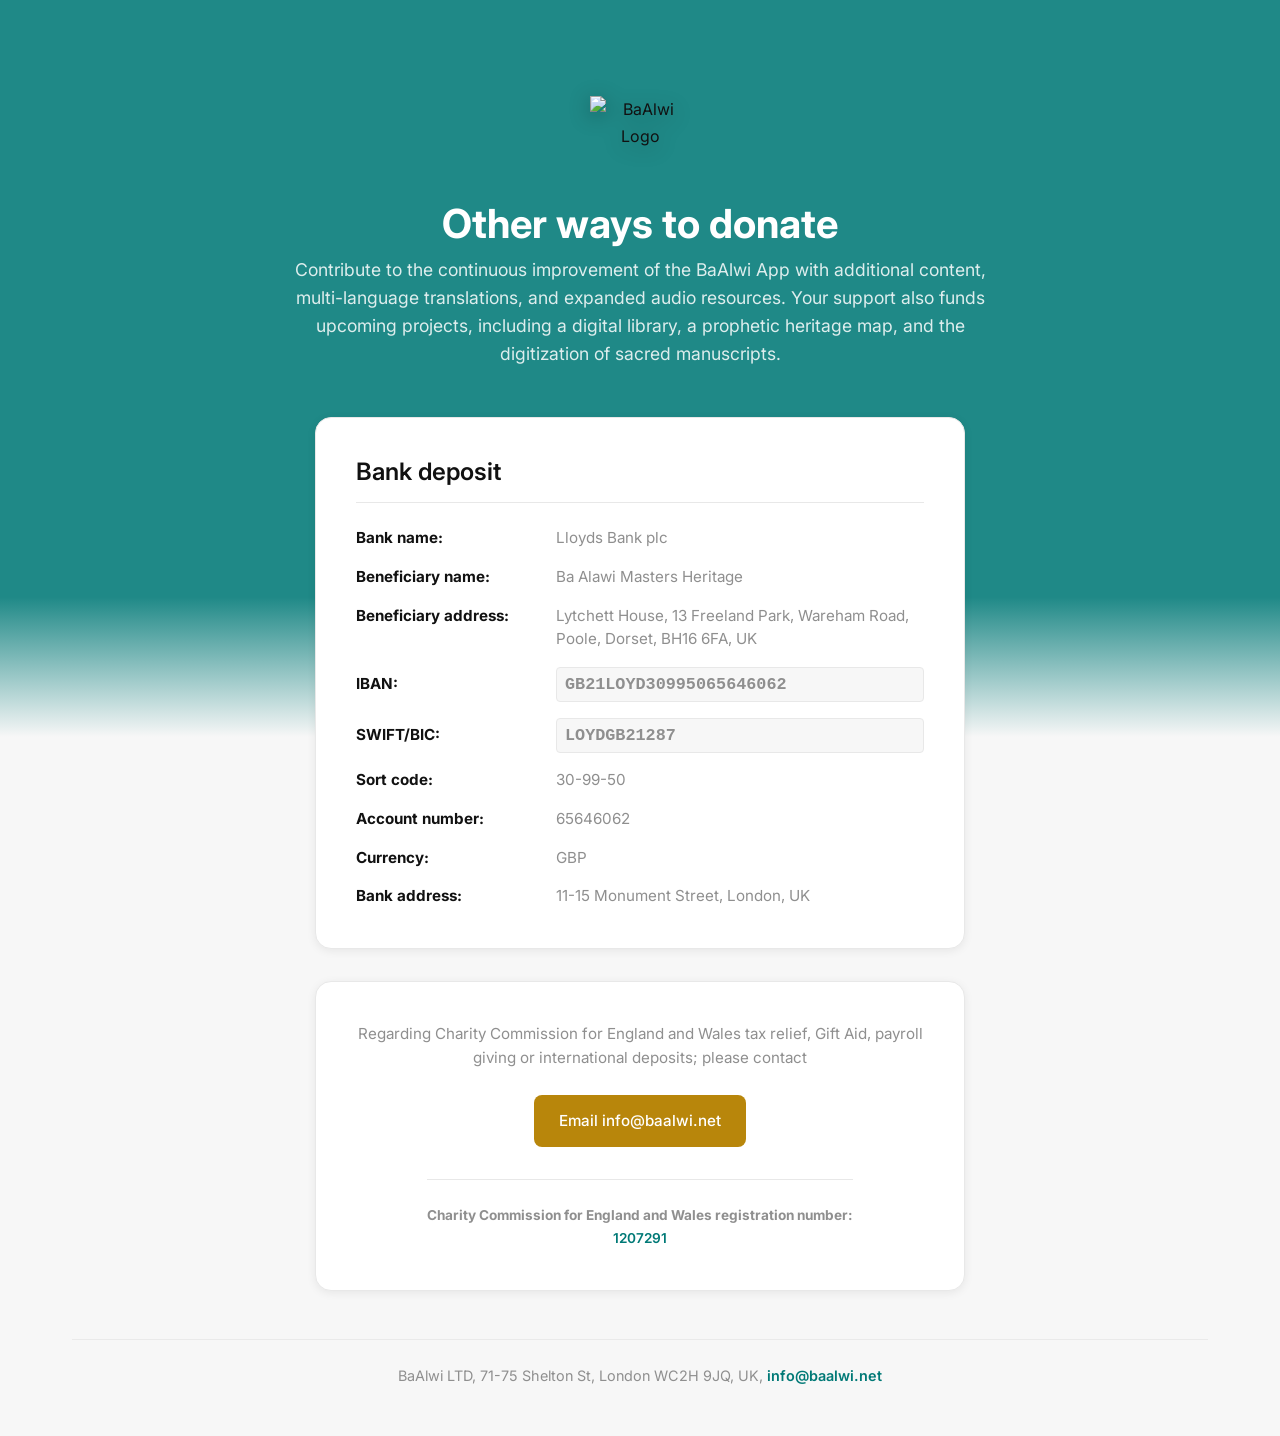
==== donate.html @ 03d9c1d9 "Initial commit" ====
<!DOCTYPE html>
<html lang="en">
<head>
    <meta charset="UTF-8">
    <meta name="viewport" content="width=device-width, initial-scale=1.0">
    <title>Donate — BaAlwi باعلوي</title>
    <meta name="description" content="Support BaAlwi and our mission globally.">
    
    <!-- Google Fonts -->
    <link rel="preconnect" href="https://fonts.googleapis.com">
    <link rel="preconnect" href="https://fonts.gstatic.com" crossorigin>
    <link href="https://fonts.googleapis.com/css2?family=Inter:wght@300;400;500;600;700&family=Amiri:wght@400;700&display=swap" rel="stylesheet">
    
    <!-- Custom CSS -->
    <link rel="stylesheet" href="styles.css">
    
    <!-- Favicon -->
    <link rel="icon" type="image/svg+xml" href="favicon.svg">
</head>
<body>

    <main>
        <!-- Hero Section -->
        <section class="hero hero-video" id="home" style="min-height: 40vh; padding-bottom: 0;">
            <div class="container hero-container text-center">
                
                <!-- Centered Brand Logo -->
                <div class="hero-brand" style="margin-bottom: 2rem;">
                    <a href="index.html">
                        <img src="baalwi-homepage_files/ic_foreground+copy.png" alt="BaAlwi Logo" class="hero-brand-logo" style="width: 100px; filter: drop-shadow(0 4px 10px rgba(0,0,0,0.3));">
                    </a>
                </div>

                <div class="hero-header" style="margin-bottom: 3rem;">
                    <h1 class="hero-title" style="font-size: 2.5rem;">Other ways to donate</h1>
                    <p class="hero-subtitle" style="font-size: 1.1rem; max-width: 700px; line-height: 1.6;">
                        Contribute to the continuous improvement of the BaAlwi App with additional content, multi-language translations, and expanded audio resources. Your support also funds upcoming projects, including a digital library, a prophetic heritage map, and the digitization of sacred manuscripts.
                    </p>
                </div>
            </div>
        </section>

        <!-- Support Section -->
        <section class="support" id="support" style="padding-top: 0;">
            <div class="container support-container">
                <div class="support-cards" style="display: flex; flex-direction: column; align-items: center; gap: 2rem; margin-top: 0;">
                    
                    <!-- Bank Deposit Card -->
                    <div class="glass-card" style="width: 100%; max-width: 650px; text-align: left; align-items: flex-start; padding: 2.5rem;">
                        <h3 style="margin-bottom: 1.5rem; font-size: 1.5rem; border-bottom: 1px solid var(--border); padding-bottom: 1rem; width: 100%;">Bank deposit</h3>
                        
                        <div class="bank-details-grid">
                            <strong style="color: var(--text);">Bank name:</strong>
                            <span style="color: var(--text-muted);">Lloyds Bank plc</span>
                            
                            <strong style="color: var(--text);">Beneficiary name:</strong>
                            <span style="color: var(--text-muted);">Ba Alawi Masters Heritage</span>
                            
                            <strong style="color: var(--text);">Beneficiary address:</strong>
                            <span style="color: var(--text-muted);">Lytchett House, 13 Freeland Park, Wareham Road, Poole, Dorset, BH16 6FA, UK</span>
                            
                            <strong style="color: var(--text); align-self: center;">IBAN:</strong>
                            <span class="bank-value-box" style="color: var(--text-muted);">GB21LOYD30995065646062</span>
                            
                            <strong style="color: var(--text); align-self: center;">SWIFT/BIC:</strong>
                            <span class="bank-value-box" style="color: var(--text-muted);">LOYDGB21287</span>
                            
                            <strong style="color: var(--text);">Sort code:</strong>
                            <span style="color: var(--text-muted);">30-99-50</span>
                            
                            <strong style="color: var(--text);">Account number:</strong>
                            <span style="color: var(--text-muted);">65646062</span>
                            
                            <strong style="color: var(--text);">Currency:</strong>
                            <span style="color: var(--text-muted);">GBP</span>
                            
                            <strong style="color: var(--text);">Bank address:</strong>
                            <span style="color: var(--text-muted);">11-15 Monument Street, London, UK</span>
                        </div>
                    </div>

                    <!-- Additional Info Card -->
                    <div class="glass-card" style="width: 100%; max-width: 650px; text-align: center; padding: 2.5rem;">
                        <p style="margin-bottom: 1.5rem; font-size: 0.95rem; color: var(--text-muted); line-height: 1.6;">
                            Regarding Charity Commission for England and Wales tax relief, Gift Aid, payroll giving or international deposits; please contact
                        </p>
                        <a href="mailto:info@baalwi.net?subject=Regarding%20bank%20deposit" class="btn btn-primary" style="margin-bottom: 2rem;">Email info@baalwi.net</a>
                        <div style="font-size: 0.85rem; color: var(--text-muted); border-top: 1px solid var(--border); padding-top: 1.5rem; margin-bottom: 0;">
                            <strong>Charity Commission for England and Wales registration number:</strong><br>
                            <a href="https://register-of-charities.charitycommission.gov.uk/charity-search/-/charity-details/5230000/full-print" target="_blank" rel="noopener noreferrer" class="email-link">1207291</a>
                        </div>
                    </div>
                </div>

                <p class="simple-footer" style="margin-top: 3rem;">BaAlwi LTD, 71-75 Shelton St, London WC2H 9JQ, UK, <a href="mailto:info@baalwi.net" class="email-link">info@baalwi.net</a></p>
            </div>
        </section>
    </main>

</body>
</html>
---- styles.css ----
/* CSS Variables based on smartlib/home-tokens.css */
:root {
    /* Base Colors */
    --bg: #FFFFFF;
    --bg-warm: #F7F7F7;
    --bg-glass: rgba(255, 255, 255, 0.95);
    
    /* Text */
    --text: #111111;
    --text-muted: #8F8F8F;
    --muted-light: #D8D8D8;
    
    /* Borders */
    --border: #E8E8E8;
    
    /* Accents (Teal & Gold) */
    --accent: oklch(0.50 0.13 192); /* Teal */
    --accent-mid: oklch(0.44 0.13 192);
    --accent-light: oklch(0.96 0.02 192); 
    --gold: #b8860b;
    --gold-light: #f5f0e0;
    
    --text-on-accent: #ffffff;
    
    /* Shadows */
    --shadow-sm: 0 2px 10px rgba(0,0,0,0.07);
    --shadow-md: 0 4px 16px rgba(0,0,0,0.12);
    --shadow-lg: 0 10px 40px rgba(0,0,0,0.3);
    
    /* Transitions */
    --transition-fast: 0.15s ease-in-out;
    --transition-base: 0.2s ease-in-out;
    
    /* Fonts */
    --font-primary: 'Inter', sans-serif;
    --font-arabic: 'Scheherazade New', 'Amiri', serif;
}

/* Reset & Base Styles */
* {
    margin: 0;
    padding: 0;
    box-sizing: border-box;
}

html {
    scroll-behavior: smooth;
}

body {
    font-family: var(--font-primary);
    background-color: var(--bg);
    color: var(--text);
    line-height: 1.7;
    overflow-x: hidden;
}

a {
    text-decoration: none;
    color: inherit;
    transition: var(--transition-fast);
}

img {
    max-width: 100%;
    height: auto;
    display: block;
}

.container {
    max-width: 1200px;
    margin: 0 auto;
    padding: 0 2rem;
}

.text-center {
    text-align: center;
}

/* Typography */
h1, h2, h3, h4 {
    font-weight: 600;
    line-height: 1.2;
    margin-bottom: 1rem;
    color: var(--text);
}

.section-title {
    font-size: 2.2rem;
    color: var(--text);
    margin-bottom: 0.5rem;
}

.section-subtitle, .section-description {
    font-size: 1.05rem;
    color: var(--text-muted);
    margin-bottom: 3rem;
}

/* Smartlib-style Buttons */
.btn {
    display: inline-flex;
    align-items: center;
    justify-content: center;
    padding: 0.75rem 1.5rem;
    border-radius: 8px;
    font-size: 0.95rem;
    font-weight: 500;
    cursor: pointer;
    text-align: center;
    border: 1px solid transparent;
    transition: all var(--transition-fast);
}

.btn-primary {
    background-color: var(--gold);
    color: var(--text-on-accent);
}

.btn-primary:hover {
    background-color: var(--accent);
    transform: translateY(-1px);
    box-shadow: var(--shadow-sm);
}

.btn-outline {
    background-color: transparent;
    border-color: var(--border);
    color: var(--text);
}

.btn-outline:hover {
    background-color: var(--accent-light);
    color: var(--accent-mid);
    border-color: var(--accent-mid);
}

/* Centered Hero Brand */
.hero-brand {
    display: flex;
    align-items: center;
    justify-content: center;
    margin-bottom: 2.5rem;
}

.hero-brand-logo {
    height: 72px; /* Bigger logo */
    filter: brightness(0) invert(1);
}

/* Apply background to the entire main wrapper */
main {
    position: relative;
    background-image: url('baalwi-homepage_files/from-l-to-r-habib-muhammad-haddar-habib-zayn-bin-sumayt-and-habib-abdulqadir-al-saqqaf.png');
    background-size: cover;
    background-position: center;
    background-attachment: fixed;
    z-index: 1;
}

main::before {
    content: '';
    position: absolute;
    top: 0;
    left: 0;
    width: 100%;
    height: 100%;
    background-color: var(--accent);
    opacity: 0.88; /* Transparent Teal */
    z-index: -1;
}

/* 1. Hero Video Section */
.hero-video {
    padding: 6rem 0 5rem;
    min-height: 75vh;
    display: flex;
    align-items: center;
    justify-content: center;
    position: relative;
    z-index: 10;
}

.hero-container {
    display: flex;
    flex-direction: column;
    align-items: center;
    width: 100%;
    position: relative;
    z-index: 2; /* Keeps content above the gradient */
}

.hero-header {
    margin-bottom: 3rem;
}

.hero-title {
    font-size: 3.5rem;
    font-weight: 700;
    color: var(--text-on-accent);
    margin-bottom: 0.5rem;
}

.hero-subtitle {
    font-size: 1.25rem;
    color: rgba(255, 255, 255, 0.85);
    max-width: 800px;
    margin: 0 auto;
}

.video-wrapper {
    width: 100%;
    max-width: 900px;
    border-radius: 16px;
    overflow: hidden;
    box-shadow: var(--shadow-lg);
    position: relative;
    cursor: pointer;
    transition: transform var(--transition-base);
    border: 1px solid rgba(255,255,255,0.15);
}

.video-wrapper:hover {
    transform: scale(1.01);
}

.video-thumbnail {
    width: 100%;
    display: block;
    transition: opacity var(--transition-base);
}

.video-wrapper:hover .video-thumbnail {
    opacity: 0.85;
}

.play-button {
    position: absolute;
    top: 50%;
    left: 50%;
    transform: translate(-50%, -50%);
    width: 80px;
    height: 80px;
    background-color: var(--gold);
    border-radius: 50%;
    display: flex;
    align-items: center;
    justify-content: center;
    color: white;
    box-shadow: var(--shadow-md);
    transition: all var(--transition-fast);
}

.video-wrapper:hover .play-button {
    background-color: var(--bg);
    color: var(--gold);
    transform: translate(-50%, -50%) scale(1.05);
}

.hero-video-caption {
    margin-top: 1.5rem;
    font-size: 0.95rem;
    color: rgba(255, 255, 255, 0.75);
}

/* 2. App Showcase Section (Two Columns) */
.app-showcase {
    padding: 4rem 0 2rem;
    position: relative;
    z-index: 10;
}

.app-showcase-container {
    display: grid;
    grid-template-columns: 1fr 1fr;
    gap: 4rem;
    align-items: center;
}

.app-content {
    order: 1; /* Left side */
}

/* Ensure text is readable against the teal background */
.app-showcase .section-title {
    color: var(--text-on-accent);
}

.app-showcase .section-description {
    color: rgba(255, 255, 255, 0.85);
    max-width: 485px; /* Aligns perfectly with the 5-item grid below */
}

/* Change icon circles to look better on teal */
.app-visual-group {
    order: 2; /* Right side */
    position: relative;
    height: 550px;
    display: flex;
    justify-content: center;
}

.hero-actions {
    display: flex;
    gap: 1rem;
    align-items: center;
    flex-wrap: wrap;
    margin-top: 2rem;
}

.store-badge img {
    height: 48px;
    border-radius: 8px;
}



/* Single Pre-made Mockup Image */
.single-mockup-img {
    z-index: 2;
    width: 100%;
    max-width: 320px;
    height: auto;
    object-fit: contain;
    position: relative;
    filter: drop-shadow(0 20px 40px rgba(0,0,0,0.4));
    animation: float 6s ease-in-out infinite;
}

@keyframes float {
    0% { transform: translateY(0px); }
    50% { transform: translateY(-15px); }
    100% { transform: translateY(0px); }
}

.glow-effect {
    position: absolute;
    width: 300px;
    height: 300px;
    border-radius: 50%;
    filter: blur(80px);
    opacity: 0.1;
    z-index: 0;
    top: 50%;
    left: 50%;
    transform: translate(-50%, -50%);
    background: var(--accent);
}

/* Inline Features Grid */
.features-grid {
    display: flex;
    flex-wrap: wrap;
    justify-content: flex-start;
    gap: 1.5rem 1rem;
    margin: 2rem 0;
    max-width: 490px; 
}

.feature-item {
    width: 84px; /* 5 items * 84 = 420px + 4 gaps (64px) = 484px exact fit */
    display: flex;
    flex-direction: column;
    align-items: center;
    text-align: center;
    gap: 0.5rem; /* Tighter gap between icon and text */
    transition: transform var(--transition-fast);
}

.hero-actions {
    display: flex;
    gap: 1.25rem;
    align-items: center;
    margin-top: 3rem; /* Ensures a generous, balanced gap below the grid */
    flex-wrap: wrap;
}

.feature-item:hover {
    transform: translateY(-5px);
}

.feature-icon-circle {
    width: 52px;
    height: 52px;
    background-color: rgba(255, 255, 255, 0.1);
    backdrop-filter: blur(4px);
    -webkit-backdrop-filter: blur(4px);
    border-radius: 50%;
    display: flex;
    align-items: center;
    justify-content: center;
    color: var(--text-on-accent);
    border: 1px solid rgba(255, 255, 255, 0.2);
    transition: all var(--transition-fast);
}

.feature-item:hover .feature-icon-circle {
    background-color: var(--bg);
    color: var(--accent);
    border-color: var(--bg);
    transform: scale(1.05);
}

.feature-label {
    font-size: 0.8rem;
    font-weight: 500;
    color: rgba(255, 255, 255, 0.9);
}



/* Support Section (Fades from Teal to Warm White) */
.support {
    padding: 6rem 0 3rem; /* Reduced bottom padding */
    position: relative;
    z-index: 10;
    background: linear-gradient(
        to bottom,
        rgba(247, 247, 247, 0) 0px,
        rgba(247, 247, 247, 0) 180px,
        var(--bg-warm) 320px,
        var(--bg-warm) 100%
    );
}

.support .section-title {
    color: var(--text-on-accent);
    margin-bottom: 3rem;
}

.support-cards {
    display: grid;
    grid-template-columns: repeat(auto-fit, minmax(280px, 1fr));
    gap: 1.5rem;
    margin-top: 3rem;
}

.glass-card {
    background: var(--bg);
    border: 1px solid var(--border);
    border-radius: 16px;
    padding: 2rem 1.5rem; /* Reduced from 2.5rem */
    text-align: center;
    transition: var(--transition-base);
    display: flex;
    flex-direction: column;
    align-items: center;
    justify-content: space-between;
    box-shadow: var(--shadow-sm);
}

.glass-card:hover {
    transform: translateY(-4px);
    box-shadow: var(--shadow-md);
    border-color: var(--accent);
}

.glass-card h3 {
    color: var(--text);
    font-size: 1.25rem;
}

.glass-card p {
    color: var(--text-muted);
    font-size: 0.95rem;
    margin-bottom: 1.5rem; /* Reduced from 2rem */
}

.payment-methods {
    height: 35px;
    margin-bottom: 1.5rem;
}

/* Bank Details Grid (Donate Page) */
.bank-details-grid {
    display: grid;
    grid-template-columns: 1fr 2fr;
    gap: 1rem;
    width: 100%;
    font-size: 0.95rem;
    line-height: 1.5;
}

.bank-value-box {
    font-family: monospace;
    font-size: 1.05rem;
    font-weight: bold;
    background: rgba(0,0,0,0.03);
    padding: 4px 8px;
    border-radius: 4px;
    border: 1px solid var(--border);
    word-break: break-all;
}

/* Simple Inline Footer */
.simple-footer {
    text-align: center;
    color: var(--text-muted);
    font-size: 0.9rem;
    margin-top: 2.5rem; /* Reduced margin to bring it closer to cards */
    padding-top: 1.5rem;
    border-top: 1px solid rgba(0,0,0,0.05);
}

.email-link {
    color: var(--accent);
    font-weight: 600;
    transition: color var(--transition-fast);
}

.email-link:hover {
    color: var(--accent-mid);
    text-decoration: underline;
}

/* Animations */
.fade-in-element {
    opacity: 0;
    transform: translateY(20px);
    transition: opacity 0.6s ease-out, transform 0.6s ease-out;
}

.fade-in-element.visible {
    opacity: 1;
    transform: translateY(0);
}

/* Responsive */
@media (max-width: 992px) {
    .app-showcase-container {
        grid-template-columns: 1fr;
        text-align: center;
    }

    .app-showcase .section-description {
        margin: 0 auto 2rem; /* Center the constrained paragraph block on mobile */
    }

    .hero-actions {
        justify-content: center; /* Center the download buttons on mobile */
    }

    .features-grid {
        margin: 2rem auto; /* Center the constrained grid on mobile */
        justify-content: center; /* Center the items as well */
    }

    .hero-title {
        font-size: 2.5rem;
    }
    
    .app-visual-group {
        order: -1; 
        margin-bottom: 2rem;
        height: 500px; /* shorter on mobile */
    }

    .phone-back {
        transform: scale(0.85) translate(20%, -5%);
    }

    .phone-front {
        transform: scale(0.95) translate(-10%, 5%);
    }

    .hero-actions {
        justify-content: center;
    }

    /* Background is entirely teal for this section on both desktop and mobile now */
}

@media (max-width: 768px) {
    .section-title {
        font-size: 1.8rem;
    }
    
    .hero-video {
        padding-top: 3rem;
    }

    .bank-details-grid {
        grid-template-columns: 1fr;
        gap: 0.25rem;
    }

    .bank-details-grid strong {
        margin-top: 0.75rem;
    }

    .bank-details-grid strong:first-child {
        margin-top: 0;
    }
}
@media (max-width: 480px) {
    .hero-title {
        font-size: 2rem;
    }
    
    .section-title {
        font-size: 1.5rem;
    }
    
    .glass-card {
        padding: 1.5rem 1rem;
    }
    
    .hero-actions {
        flex-direction: column;
        width: 100%;
    }
    
    .hero-actions .btn, .hero-actions .store-badge {
        width: 100%;
        max-width: 250px;
        justify-content: center;
    }
}

/* Modal Styles */
.modal {
    display: none; 
    position: fixed; 
    z-index: 9999; 
    left: 0;
    top: 0;
    width: 100%; 
    height: 100%; 
    background-color: rgba(0,0,0,0.8); 
    align-items: center;
    justify-content: center;
    backdrop-filter: blur(5px);
}

.modal-content {
    position: relative;
    background-color: #fff;
    padding: 1.5rem;
    border-radius: 16px;
    max-width: 90%;
    max-height: 90vh;
    box-shadow: 0 10px 40px rgba(0,0,0,0.5);
    animation: modalPop 0.3s cubic-bezier(0.175, 0.885, 0.32, 1.275);
    display: flex;
    flex-direction: column;
    align-items: center;
}

.qris-image {
    max-width: 100%;
    max-height: 80vh;
    border-radius: 8px;
    display: block;
}

.close-modal {
    position: absolute;
    top: -15px;
    right: -15px;
    background-color: var(--accent);
    color: white;
    width: 36px;
    height: 36px;
    border-radius: 50%;
    display: flex;
    align-items: center;
    justify-content: center;
    font-size: 24px;
    font-weight: bold;
    cursor: pointer;
    box-shadow: var(--shadow-md);
    transition: background-color var(--transition-fast), transform var(--transition-fast);
}

.close-modal:hover {
    background-color: var(--accent-mid);
    transform: scale(1.1);
}

@keyframes modalPop {
    0% { transform: scale(0.8); opacity: 0; }
    100% { transform: scale(1); opacity: 1; }
}
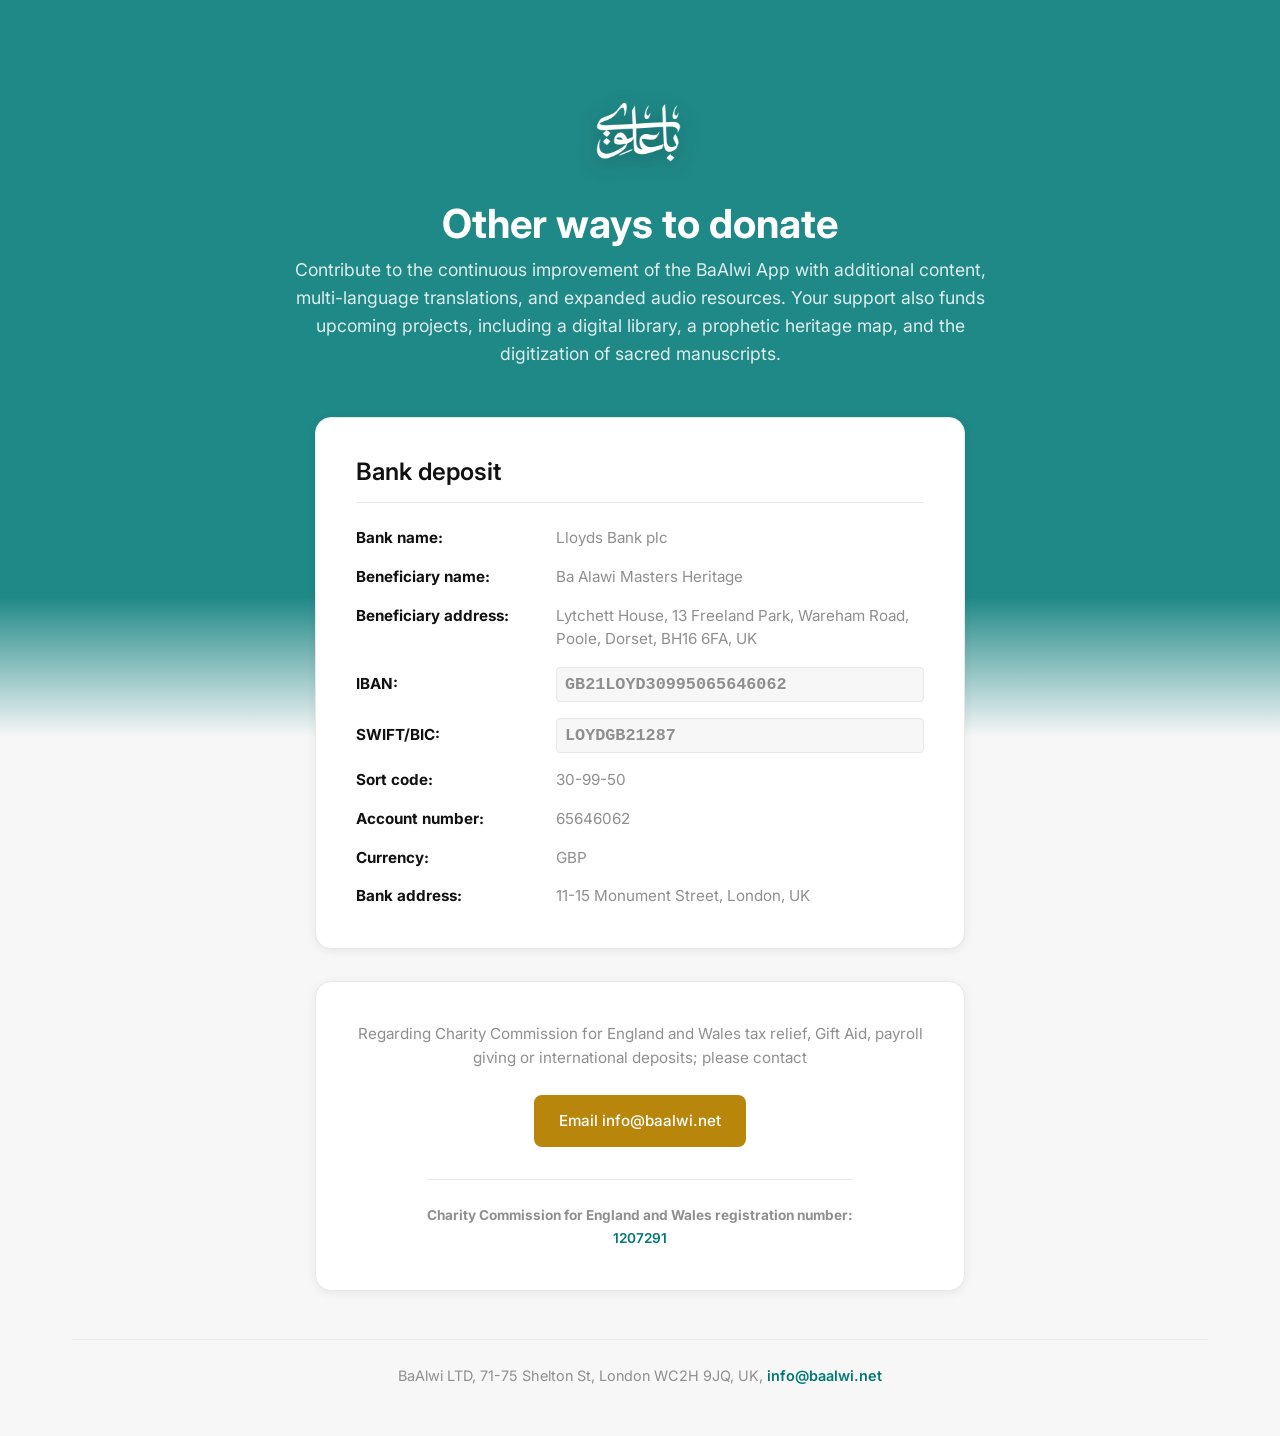
==== commit 1f693464: "Fix logo image path in donate.html" ====
--- a/donate.html
+++ b/donate.html
@@ -27,7 +27,7 @@
                 <!-- Centered Brand Logo -->
                 <div class="hero-brand" style="margin-bottom: 2rem;">
                     <a href="index.html">
-                        <img src="baalwi-homepage_files/ic_foreground+copy.png" alt="BaAlwi Logo" class="hero-brand-logo" style="width: 100px; filter: drop-shadow(0 4px 10px rgba(0,0,0,0.3));">
+                        <img src="logo.png" alt="BaAlwi Logo" class="hero-brand-logo" style="width: 100px; filter: drop-shadow(0 4px 10px rgba(0,0,0,0.3));">
                     </a>
                 </div>
 
